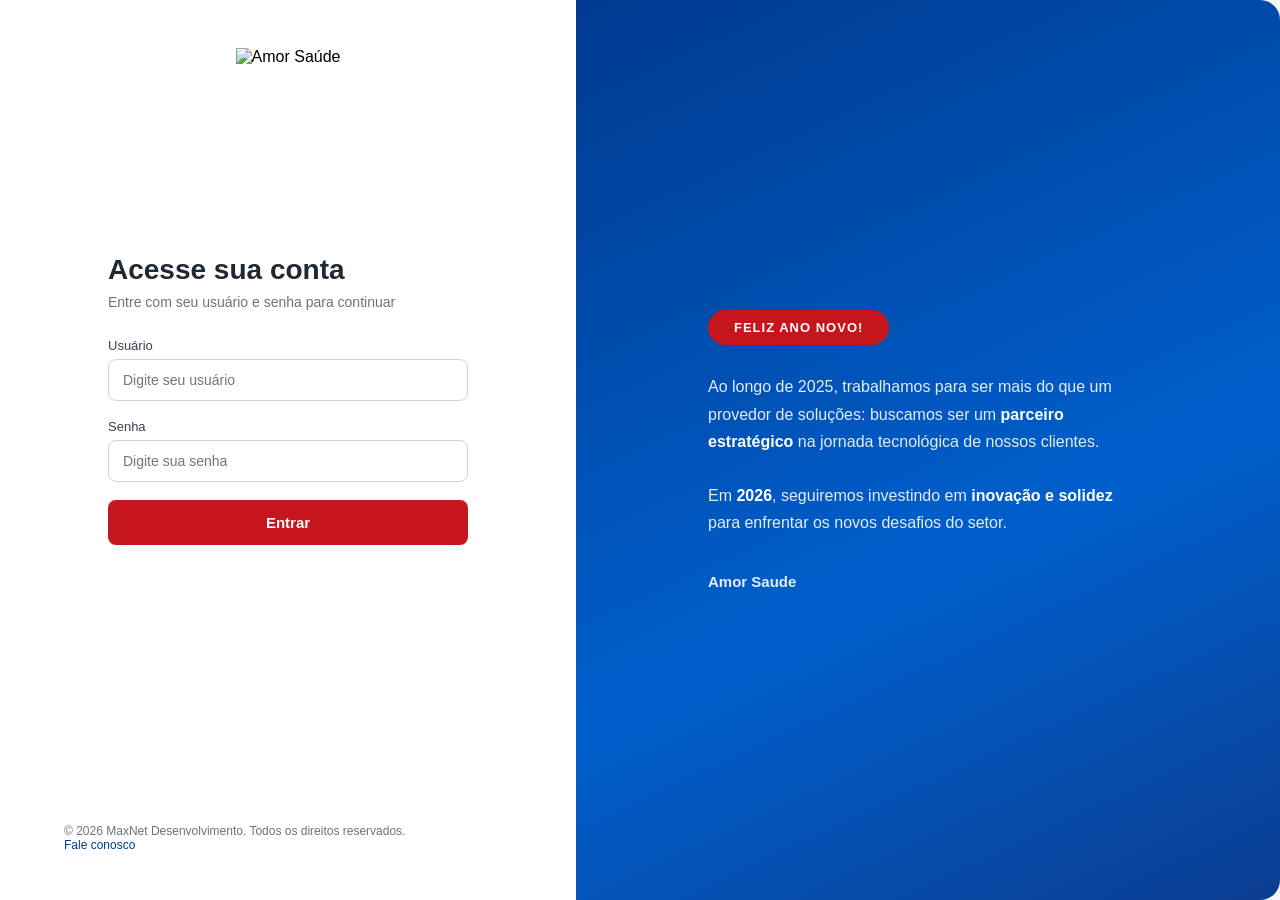
==== index.html @ 80aabe22 "Create index.html" ====
<!DOCTYPE html>
<html lang="pt-BR">
<head>
<meta charset="UTF-8">
<title>Login - MK Solutions</title>
<meta name="viewport" content="width=device-width, initial-scale=1.0">

<style>
/* ==============================
   RESET E BASE
============================== */
* {
    margin: 0;
    padding: 0;
    box-sizing: border-box;
    font-family: "Segoe UI", Arial, Helvetica, sans-serif;
}

body {
    height: 100vh;
    display: flex;
    background: #f5f7fa;
}

/* ==============================
   LADO ESQUERDO - LOGIN
============================== */
.login-container {
    width: 45%;
    background: #ffffff;
    padding: 48px 64px;
    display: flex;
    flex-direction: column;
}

/* Logo no topo */
.logo {
    display: flex;
    justify-content: center;
    align-items: center;
    margin-bottom: 48px;
}


.logo img {
    max-width: 260px;   /* ajuste conforme seu SVG */
    height: auto;
}


/* Conteúdo central */
.login-content {
    max-width: 360px;
    width: 100%;
    margin: auto;
}

/* Títulos */
.login-content h1 {
    font-size: 28px;
    font-weight: 600;
    color: #1f2933;
    margin-bottom: 8px;
}

.login-content p {
    font-size: 14px;
    color: #6b7280;
    margin-bottom: 28px;
}

/* Formulário */
.form-group {
    margin-bottom: 18px;
}

.form-group label {
    display: block;
    font-size: 13px;
    font-weight: 500;
    color: #374151;
    margin-bottom: 6px;
}

.form-group input {
    width: 100%;
    padding: 12px 14px;
    font-size: 14px;
    border-radius: 8px;
    border: 1px solid #d1d5db;
    transition: border-color .2s, box-shadow .2s;
}

.form-group input:focus {
    outline: none;
    border-color: #003a8f;
    box-shadow: 0 0 0 3px rgba(0,58,143,0.15);
}

/* Esqueceu senha */
.forgot {
    text-align: right;
    margin: 6px 0 22px;
}

.forgot a {
    font-size: 13px;
    color: #003a8f;
    text-decoration: none;
}

.forgot a:hover {
    text-decoration: underline;
}

/* Botão */
.btn-login {
    width: 100%;
    padding: 14px;
    font-size: 15px;
    font-weight: 600;
    border-radius: 8px;
    border: none;
    background: #c4161c;
    color: #ffffff;
    cursor: pointer;
    transition: background .2s, transform .1s, box-shadow .1s;
}

.btn-login:hover {
    background: #a51217;
}

.btn-login:active {
    transform: translateY(1px);
}

/* Rodapé */
.footer {
    font-size: 12px;
    color: #6b7280;
    margin-top: auto;
}

.footer a {
    color: #003a8f;
    text-decoration: none;
    margin-right: 12px;
}

.footer a:hover {
    text-decoration: underline;
}

/* ==============================
   LADO DIREITO - BANNER
============================== */
.banner {
    width: 55%;
    background: linear-gradient(155deg, #003a8f 0%, #005fcc 60%, #0b3d91 100%);
    color: #ffffff;
    padding: 64px;
    display: flex;
    align-items: center;
    justify-content: center;
    position: relative;
    border-radius: 0 20px 20px 0;
    overflow: hidden;
}

/* Conteúdo central */
.banner-content {
    max-width: 440px;
    z-index: 2;
}

/* Faixa */
.ribbon {
    display: inline-block;
    background: #c4161c;
    padding: 10px 26px;
    border-radius: 24px;
    font-size: 13px;
    font-weight: 600;
    letter-spacing: 1px;
    margin-bottom: 28px;
}

/* Texto */
.banner-content p {
    font-size: 16px;
    line-height: 1.7;
    color: #e5ecf5;
}

.banner-content strong {
    color: #ffffff;
    font-weight: 600;
}

/* Logo inferior */
.banner-footer {
    margin-top: 36px;
    font-size: 15px;
    font-weight: 600;
    opacity: .9;
}

/* ==============================
   RESPONSIVO
============================== */
@media (max-width: 992px) {
    body {
        flex-direction: column;
    }

    .login-container,
    .banner {
        width: 100%;
        border-radius: 0;
    }

    .banner {
        padding: 48px 32px;
    }
}

@media (max-width: 480px) {
    .login-container {
        padding: 40px 24px;
    }

    .login-content h1 {
        font-size: 24px;
    }

    .banner-content p {
        font-size: 15px;
    }
}

</style>
</head>

<body>

<!-- LADO ESQUERDO -->
<div class="login-container">
    <div class="logo">
        <img src="banner.svg" alt="Amor Saúde">
    </div>

    <div class="login-content">
        <h1>Acesse sua conta</h1>
        <p>Entre com seu usuário e senha para continuar</p>

        <div class="form-group">
            <label>Usuário</label>
            <input type="text" placeholder="Digite seu usuário">
        </div>

        <div class="form-group">
            <label>Senha</label>
            <input type="password" placeholder="Digite sua senha">
        </div>

        <button class="btn-login">Entrar</button>
    </div>

    <div class="footer">
        © 2026 MaxNet Desenvolvimento. Todos os direitos reservados.<br>
        <a href="#">Fale conosco</a>
    </div>
</div>

<!-- LADO DIREITO -->
<div class="banner">
    <div class="banner-content">
        <div class="ribbon">FELIZ ANO NOVO!</div>

        <p>
            Ao longo de 2025, trabalhamos para ser mais do que um provedor de soluções:
            buscamos ser um <strong>parceiro estratégico</strong> na jornada tecnológica
            de nossos clientes.
            <br><br>
            Em <strong>2026</strong>, seguiremos investindo em <strong>inovação e solidez</strong>
            para enfrentar os novos desafios do setor.
        </p>

        <div class="banner-footer">Amor Saude</div>
    </div>
</div>

</body>
</html>
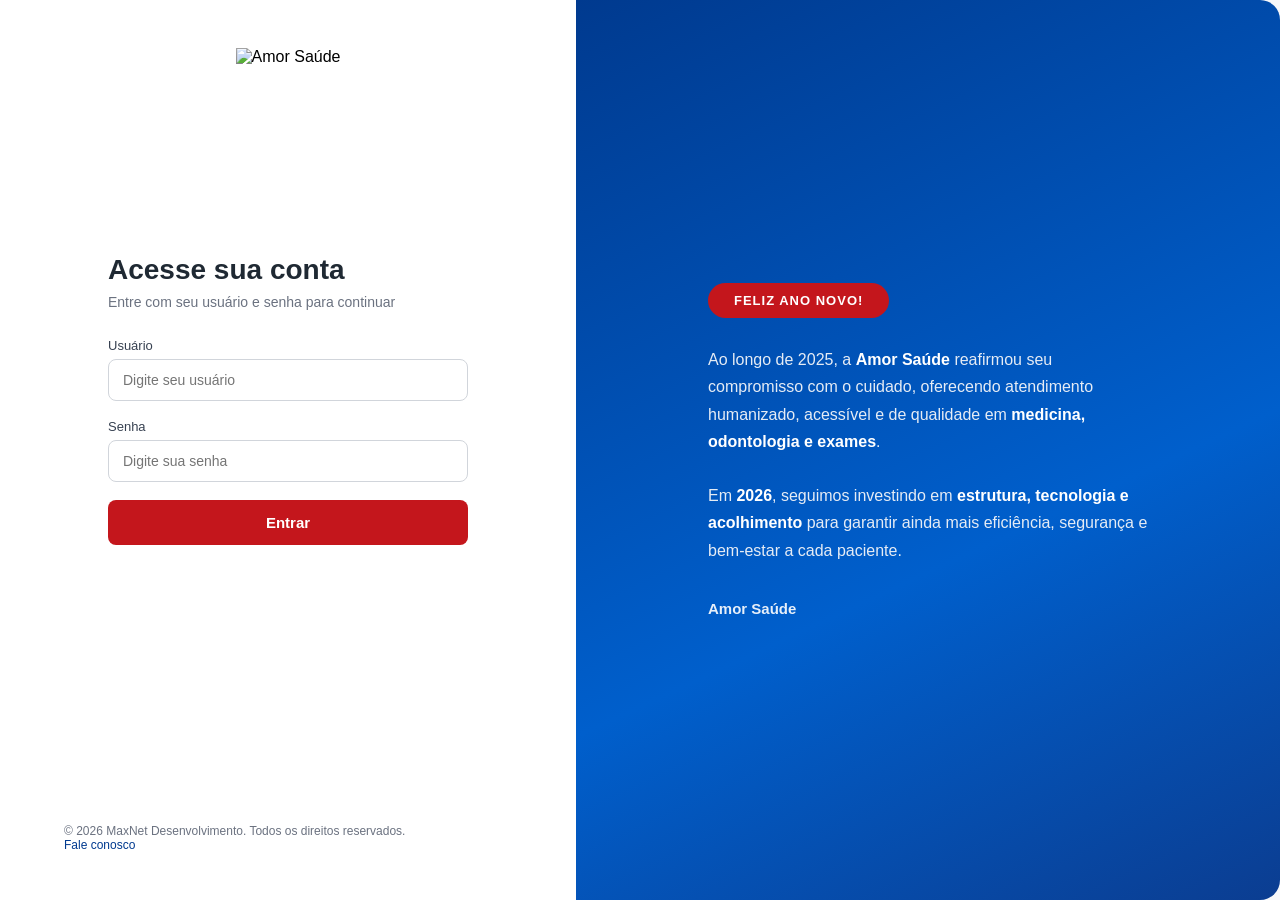
==== commit e5f31a5e: "Update index.html" ====
--- a/index.html
+++ b/index.html
@@ -2,7 +2,7 @@
 <html lang="pt-BR">
 <head>
 <meta charset="UTF-8">
-<title>Login - MK Solutions</title>
+<title>Login - Amor Saúde</title>
 <meta name="viewport" content="width=device-width, initial-scale=1.0">
 
 <style>
@@ -278,16 +278,17 @@
     <div class="banner-content">
         <div class="ribbon">FELIZ ANO NOVO!</div>
 
-        <p>
-            Ao longo de 2025, trabalhamos para ser mais do que um provedor de soluções:
-            buscamos ser um <strong>parceiro estratégico</strong> na jornada tecnológica
-            de nossos clientes.
-            <br><br>
-            Em <strong>2026</strong>, seguiremos investindo em <strong>inovação e solidez</strong>
-            para enfrentar os novos desafios do setor.
-        </p>
-
-        <div class="banner-footer">Amor Saude</div>
+            <p>
+                Ao longo de 2025, a <strong>Amor Saúde</strong> reafirmou seu compromisso com o cuidado,
+                oferecendo atendimento humanizado, acessível e de qualidade em
+                <strong>medicina, odontologia e exames</strong>.
+                <br><br>
+                Em <strong>2026</strong>, seguimos investindo em <strong>estrutura, tecnologia e acolhimento</strong>
+                para garantir ainda mais eficiência, segurança e bem-estar a cada paciente.
+            </p>
+
+
+        <div class="banner-footer">Amor Saúde</div>
     </div>
 </div>
 
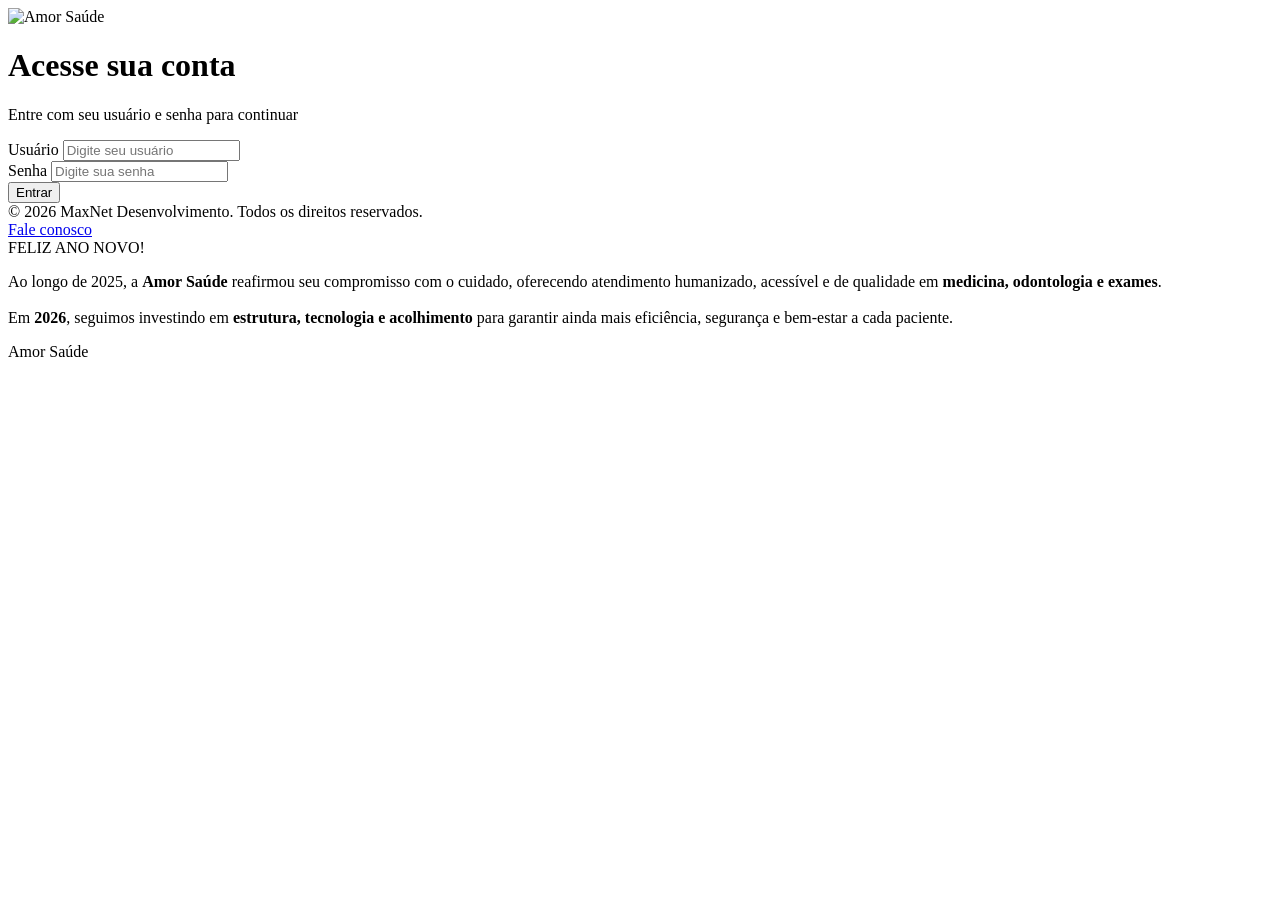
==== commit 0183c589: "Update index.html" ====
--- a/index.html
+++ b/index.html
@@ -4,245 +4,12 @@
 <meta charset="UTF-8">
 <title>Login - Amor Saúde</title>
 <meta name="viewport" content="width=device-width, initial-scale=1.0">
+<link rel="stylesheet" href="style.css">
 
-<style>
-/* ==============================
-   RESET E BASE
-============================== */
-* {
-    margin: 0;
-    padding: 0;
-    box-sizing: border-box;
-    font-family: "Segoe UI", Arial, Helvetica, sans-serif;
-}
-
-body {
-    height: 100vh;
-    display: flex;
-    background: #f5f7fa;
-}
-
-/* ==============================
-   LADO ESQUERDO - LOGIN
-============================== */
-.login-container {
-    width: 45%;
-    background: #ffffff;
-    padding: 48px 64px;
-    display: flex;
-    flex-direction: column;
-}
-
-/* Logo no topo */
-.logo {
-    display: flex;
-    justify-content: center;
-    align-items: center;
-    margin-bottom: 48px;
-}
-
-
-.logo img {
-    max-width: 260px;   /* ajuste conforme seu SVG */
-    height: auto;
-}
-
-
-/* Conteúdo central */
-.login-content {
-    max-width: 360px;
-    width: 100%;
-    margin: auto;
-}
-
-/* Títulos */
-.login-content h1 {
-    font-size: 28px;
-    font-weight: 600;
-    color: #1f2933;
-    margin-bottom: 8px;
-}
-
-.login-content p {
-    font-size: 14px;
-    color: #6b7280;
-    margin-bottom: 28px;
-}
-
-/* Formulário */
-.form-group {
-    margin-bottom: 18px;
-}
-
-.form-group label {
-    display: block;
-    font-size: 13px;
-    font-weight: 500;
-    color: #374151;
-    margin-bottom: 6px;
-}
-
-.form-group input {
-    width: 100%;
-    padding: 12px 14px;
-    font-size: 14px;
-    border-radius: 8px;
-    border: 1px solid #d1d5db;
-    transition: border-color .2s, box-shadow .2s;
-}
-
-.form-group input:focus {
-    outline: none;
-    border-color: #003a8f;
-    box-shadow: 0 0 0 3px rgba(0,58,143,0.15);
-}
-
-/* Esqueceu senha */
-.forgot {
-    text-align: right;
-    margin: 6px 0 22px;
-}
-
-.forgot a {
-    font-size: 13px;
-    color: #003a8f;
-    text-decoration: none;
-}
-
-.forgot a:hover {
-    text-decoration: underline;
-}
-
-/* Botão */
-.btn-login {
-    width: 100%;
-    padding: 14px;
-    font-size: 15px;
-    font-weight: 600;
-    border-radius: 8px;
-    border: none;
-    background: #c4161c;
-    color: #ffffff;
-    cursor: pointer;
-    transition: background .2s, transform .1s, box-shadow .1s;
-}
-
-.btn-login:hover {
-    background: #a51217;
-}
-
-.btn-login:active {
-    transform: translateY(1px);
-}
-
-/* Rodapé */
-.footer {
-    font-size: 12px;
-    color: #6b7280;
-    margin-top: auto;
-}
-
-.footer a {
-    color: #003a8f;
-    text-decoration: none;
-    margin-right: 12px;
-}
-
-.footer a:hover {
-    text-decoration: underline;
-}
-
-/* ==============================
-   LADO DIREITO - BANNER
-============================== */
-.banner {
-    width: 55%;
-    background: linear-gradient(155deg, #003a8f 0%, #005fcc 60%, #0b3d91 100%);
-    color: #ffffff;
-    padding: 64px;
-    display: flex;
-    align-items: center;
-    justify-content: center;
-    position: relative;
-    border-radius: 0 20px 20px 0;
-    overflow: hidden;
-}
-
-/* Conteúdo central */
-.banner-content {
-    max-width: 440px;
-    z-index: 2;
-}
-
-/* Faixa */
-.ribbon {
-    display: inline-block;
-    background: #c4161c;
-    padding: 10px 26px;
-    border-radius: 24px;
-    font-size: 13px;
-    font-weight: 600;
-    letter-spacing: 1px;
-    margin-bottom: 28px;
-}
-
-/* Texto */
-.banner-content p {
-    font-size: 16px;
-    line-height: 1.7;
-    color: #e5ecf5;
-}
-
-.banner-content strong {
-    color: #ffffff;
-    font-weight: 600;
-}
-
-/* Logo inferior */
-.banner-footer {
-    margin-top: 36px;
-    font-size: 15px;
-    font-weight: 600;
-    opacity: .9;
-}
-
-/* ==============================
-   RESPONSIVO
-============================== */
-@media (max-width: 992px) {
-    body {
-        flex-direction: column;
-    }
-
-    .login-container,
-    .banner {
-        width: 100%;
-        border-radius: 0;
-    }
-
-    .banner {
-        padding: 48px 32px;
-    }
-}
-
-@media (max-width: 480px) {
-    .login-container {
-        padding: 40px 24px;
-    }
-
-    .login-content h1 {
-        font-size: 24px;
-    }
-
-    .banner-content p {
-        font-size: 15px;
-    }
-}
-
-</style>
 </head>
 
-<body>
+<body class="page-login">
+    <div class="login-wrapper">
 
 <!-- LADO ESQUERDO -->
 <div class="login-container">
@@ -292,5 +59,6 @@
     </div>
 </div>
 
+    </div>
 </body>
 </html>
